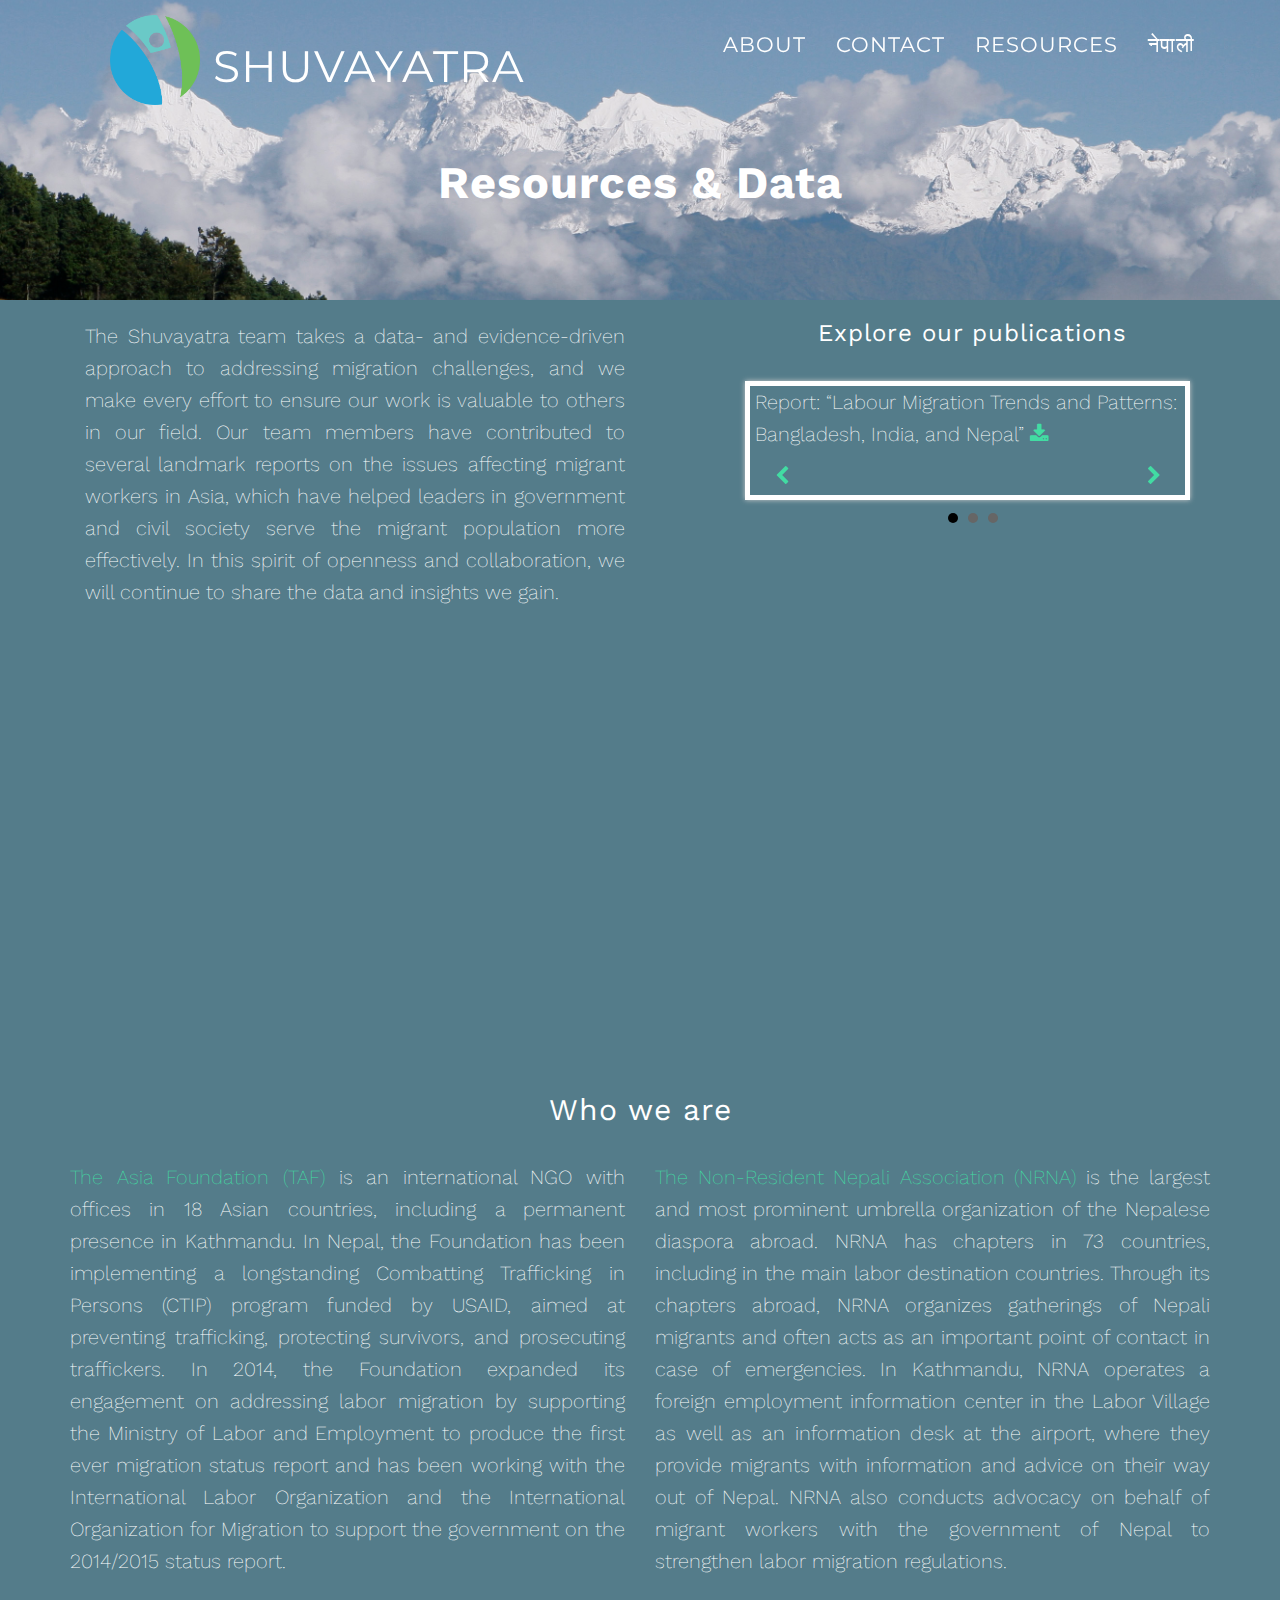
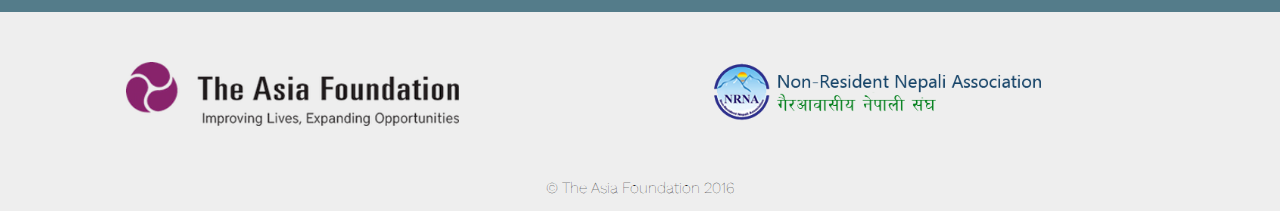
==== more-info.html @ 640b0cd7 "nepali font update" ====
<!DOCTYPE html>
<html lang="en">

<head>

    <meta charset="utf-8">
    <meta http-equiv="X-UA-Compatible" content="IE=edge">
    <meta name="viewport" content="width=device-width, initial-scale=1">
    <meta name="description" content="">
    <meta name="author" content="">

    <title class="translate" key="the_safe_journey_app">Shuvayatra - The Safe Migration App</title>

    <!-- Bootstrap Core CSS -->
    <link href="css/bootstrap.min.css" rel="stylesheet">

    <!-- Custom CSS -->
    <link href="css/grayscale.css" rel="stylesheet">
    <link href="css/more-info.css" rel="stylesheet">

    <!-- Custom Fonts -->
    <link href="font-awesome/css/font-awesome.min.css" rel="stylesheet" type="text/css">
    <link href="http://fonts.googleapis.com/css?family=Montserrat:400,700" rel="stylesheet" type="text/css">

    <!-- bxSlider CSS file -->
    <link href="css/jquery.bxslider.css" rel="stylesheet">

    <!-- jQuery -->
    <script src="js/jquery.js"></script>

    <!-- Bootstrap Core JavaScript -->
    <script src="js/bootstrap.min.js"></script>

    <!-- Plugin JavaScript -->
    <script src="js/jquery.easing.min.js"></script>

    <!-- Custom Theme JavaScript -->
    <script src="js/grayscale.js"></script>

    <!-- bxSlider Javascript file -->
    <script src="js/jquery.bxslider.js"></script>



</head>

<body id="page-top" data-spy="scroll" data-target=".navbar-fixed-top">

  <!-- Navigation -->
  <nav class="navbar navbar-custom navbar-fixed-top" role="navigation">
      <div class="container">
          <div class="navbar-header">
              <button type="button" class="navbar-toggle" data-toggle="collapse" data-target=".navbar-main-collapse">
                  <i class="fa fa-bars"></i>
              </button>
              <a class="navbar-brand page-scroll resourcelink" href="/#page-top">
                <ul>
                  <img class="logo" src="img/logo-square.png"\>
                  <span class="translate">Shuvayatra</span>
                </ul>
              </a>
          </div>

          <!-- Collect the nav links, forms, and other content for toggling -->
          <div class="collapse navbar-collapse navbar-right navbar-main-collapse">
              <ul class="nav navbar-nav">
                  <!-- Hidden li included to remove active class from about link when scrolled up past about section -->
                  <li class="hidden">
                      <a href="#page-top"></a>
                  </li>
                  <li>
                      <a id="aboutlink" class="page-scroll translate" href="/#about">About</a>
                  </li>
                  <!-- <li>
                      <a class="page-scroll" href="#download">Download</a>
                  </li> -->
                  <li>
                      <a id="contactlink" class="page-scroll translate" href="/#contact">Contact</a>
                  </li>
                  <li>
                    <a class="translate resourcelink" href="more-info.html">Resources</a>
                  </li>
                  <li>
                    <a class="translatebtn" href="#nepali" onclick="toNepali()" style="font-size: 20px;">नेपाली</a>
                  </li>
              </ul>
          </div>
          <!-- /.navbar-collapse -->
      </div>
      <!-- /.container -->
  </nav>

  <header class="banner">
      <div class="banner-body">
          <div class="container">
              <div class="row">
                  <div class="col-md-8 col-md-offset-2">
                      <h1 class="brand-heading translate" key="r_and_d">Resources &amp; Data</h1>
                  </div>
              </div>
          </div>
      </div>
  </header>

  <div class="resources">
    <div class="container">
      <div class="col-md-6 col-xs-12">
        <p class="translate" key="the_team">The Shuvayatra team takes a data- and evidence-driven approach to addressing migration challenges, and we make every effort to ensure our work is valuable to others in our field. Our team members have contributed to several landmark reports on the issues affecting migrant workers in Asia, which have helped leaders in government and civil society serve the migrant population more effectively. In this spirit of openness and collaboration, we will continue to share the data and insights we gain.</p>
      </div>
      <div class="col-md-5 col-md-offset-1 col-xs-12">
        <div class="slider-nav">
          <h3 class="translate" key="explore_publications">Explore our publications<h3>
        </div>
        <div class="bxslider">
          <div class="slider-pane">
            <p>Report: “Labour Migration Trends and Patterns: Bangladesh, India, and Nepal” <a href="https://asiafoundation.org/resources/pdfs/LabourMigrationTrendsandPatternsBangladeshIndiaandNepal2013.pdf"><i class="fa fa-download"></i></a></p>
          </div>
          <div class="slider-pane">
            <p>Report and data annex: Labor Migration for Employment 2013/2014 <a href="https://asiafoundation.org/resources/pdfs/MigrationReportbyGovernmentofNepal.pdf"><i class="fa fa-download"></i></a></p>
          </div>
          <div class="slider-pane">
            <p>Fact sheet: Our work on the Combatting Trafficking in Persons (CTIP) project <a href="https://www.usaid.gov/sites/default/files/documents/1861/Nepal-DGO-CTIP-July2015.pdf"><i class="fa fa-download"></i></a></p>
          </div>
        </div>
        <div class="slider-control-left col-xs-6">
          <p><span id="slider-prev"></span></p>
        </div>
        <div class="slider-control-right col-xs-6">
          <p><span id="slider-next"></span></p>
        </div>
      </div>
    </div>
  </div>




  <div class="interstitial">
  </div>

  <div class="about-us">
      <div class="container">
        <h2 class="translate">Who we are</h2>
        <div class="row">
          <div class="col-lg-6 col-xs-12">
              <p class="translate" key="taf"><a href="http://asiafoundation.org">The Asia Foundation (TAF)</a> is an international NGO with offices in 18 Asian countries, including a permanent presence in Kathmandu. In Nepal, the Foundation has been implementing a longstanding Combatting Trafficking in Persons (CTIP) program funded by USAID, aimed at preventing trafficking, protecting survivors, and prosecuting traffickers. In 2014, the Foundation expanded its engagement on addressing labor migration by supporting the Ministry of Labor and Employment to produce the first ever migration status report and has been working with the International Labor Organization and the International Organization for Migration to support the government on the 2014/2015 status report.</p>
          </div>
          <div class="col-lg-6 col-xs-12">
            <p class="translate" key="nrna"><a href="http://nrna.org.np">The Non-Resident Nepali Association (NRNA)</a> is the largest and most prominent umbrella organization of the Nepalese diaspora abroad. NRNA has chapters in 73 countries, including in the main labor destination countries. Through its chapters abroad, NRNA organizes gatherings of Nepali migrants and often acts as an important point of contact in case of emergencies. In Kathmandu, NRNA operates a foreign employment information center in the Labor Village as well as an information desk at the airport, where they provide migrants with information and advice on their way out of Nepal. NRNA also conducts advocacy on behalf of migrant workers with the government of Nepal to strengthen labor migration regulations.</p>
          </div>
      </div>
    </div>
  </div>

    <!-- Footer -->
    <footer>
      <div class="container">
        <div class="row">
          <div class="col-lg-6 col-xs-6">
            <a href="http://asiafoundation.org"><img class="about-us-logo" src="img/TAFlogo.png"></img></a>
          </div>
          <div class="col-lg-6 col-xs-6">
            <a href="http://nrna.org.np"><img class="about-us-logo" src="img/NRNAlogo.png"></img></a>
          </div>
        </div>
      </div>
        <div class="container text-center">
            <p>&copy; The Asia Foundation 2016</p>
        </div>
    </footer>

    <script type="text/javascript">
    $(document).ready(function() {
    $('.bxslider').bxSlider({
        mode: 'fade',
        nextSelector: '#slider-next',
        prevSelector: '#slider-prev',
        nextText: '<i class="fa fa-chevron-right" aria-hidden="true"></i>',
        prevText: '<i class="fa fa-chevron-left" aria-hidden="true"></i>'
      });
    });
    </script>
    <script src="/js/polyglot.min.js"></script>
    <script src="/js/translate.js"></script>

</body>

</html>
---- css/grayscale.css ----
/*!
 * Start Bootstrap - Grayscale Bootstrap Theme (http://startbootstrap.com)
 * Code licensed under the Apache License v2.0.
 * For details, see http://www.apache.org/licenses/LICENSE-2.0.
 */
 @import url(//fonts.googleapis.com/css?family=Work+Sans:400,300,200,500);
 @import url(https://fonts.googleapis.com/css?family=Khula:300,400,600&subset=devanagari);

body {
    width: 100%;
    height: 100%;
    font-family: 'Work Sans', 'Khula', 'Helvetica', sans-serif !important;
    color: #fff;
    background-color: #547C8A;
}

html {
    width: 100%;
    height: 100%;
}

h1,
h2,
h3,
h4,
h5,
h6 {
    margin: 0 0 35px;
    font-weight: 400;
    letter-spacing: 1px;
}

p {
    margin: 0 0 25px;
    font-size: 18px;
    line-height: 1.5;
    font-weight: 200;
}
.topics ul {
  margin: 0 0 25px;
  font-size: 18px;
  line-height: 1.5;
  text-align: left;
  font-weight: 200;
}

@media(min-width:768px) {
    p {
        margin: 0 0 35px;
        font-size: 20px;
        line-height: 1.6;
    }
    .topics ul {
      text-indent: 50px;
      margin: 0 0 35px;
      font-size: 20px;
      line-height: 1.6;
    }
}

a {
    color: #42dca3;
    -webkit-transition: all .2s ease-in-out;
    -moz-transition: all .2s ease-in-out;
    transition: all .2s ease-in-out;
}

a:hover,
a:focus {
    text-decoration: none;
    color: #1d9b6c;
}

.light {
    font-weight: 400;
}

.logo {
  height: 90px;
  width: auto;
  margin-top: -20px;
}

@media(max-width:768px) {
  .logo {
    height: 40px;
    margin-top: -5px;
  }
}

.navbar-custom {
    margin-bottom: 0;
    border-bottom: 1px solid rgba(255,255,255,.3);
    text-transform: uppercase;
    font-family: Montserrat,"Helvetica Neue",Helvetica,Arial,sans-serif;
    background-color: #000;
    font-size: 1.5em;
}

.navbar-custom .navbar-brand {
    font-weight: 400;
}

.navbar-custom .navbar-brand:focus {
    outline: 0;
}

.navbar-custom .navbar-brand .navbar-toggle {
    padding: 4px 6px;
    font-size: 16px;
    color: #fff;
}

.navbar-custom .navbar-brand .navbar-toggle:focus,
.navbar-custom .navbar-brand .navbar-toggle:active {
    outline: 0;
}

.navbar-custom a {
    color: #fff;
}

.navbar-custom .nav li a {
    -webkit-transition: background .3s ease-in-out;
    -moz-transition: background .3s ease-in-out;
    transition: background .3s ease-in-out;
    text-align: right;
}

.navbar-custom .nav li a:hover {
    outline: 0;
    color: rgba(255,255,255,.8);
    background-color: transparent;
}

.navbar-custom .nav li a:focus,
.navbar-custom .nav li a:active {
    outline: 0;
    background-color: transparent;
}

.navbar-custom .nav li.active {
    outline: 0;
}

.navbar-custom .nav li.active a {
    background-color: rgba(255,255,255,.3);
}

.navbar-custom .nav li.active a:hover {
    color: #fff;
}

@media(min-width:768px) {
    .navbar-custom {
        padding: 20px 0;
        border-bottom: 0;
        letter-spacing: 1px;
        background: 0 0;
        -webkit-transition: background .3s ease-in-out,padding .3s ease-in-out;
        -moz-transition: background .3s ease-in-out,padding .3s ease-in-out;
        transition: background .3s ease-in-out,padding .3s ease-in-out;
    }

    .navbar-custom .navbar-brand {
      font-size: 44px;
    }

    .navbar-custom img {
      transition: height .3s ease-in-out, margin 0.3s ease-in-out;
    }

    .navbar-custom.top-nav-collapse img {
      height: 40px;
      margin-top: -10px;
    }

    .navbar-custom.top-nav-collapse {
        padding: 0;
        border-bottom: 1px solid rgba(255,255,255,.3);
        background: #000;
    }
}

.intro {
    display: table;
    width: 100%;
    height: auto;
    padding: 100px 0;
    text-align: center;
    color: #fff;
    background: url(../img/intro-bg\ copy.png) no-repeat bottom center scroll;
    background-color: #000;
    -webkit-background-size: cover;
    -moz-background-size: cover;
    background-size: cover;
    -o-background-size: cover;
}

.intro .intro-body {
    display: table-cell;
    vertical-align: middle;
}

.intro .intro-body .brand-heading {
    font-size: 32px;
}

.intro .intro-body .intro-text {
    font-size: 18px;
}

form {
  margin-left: auto;
  margin-right: auto;
  font-size: 1.4em;
  font-weight: lighter;
  font-family: inherit;
}

#email {
  background: rgba(255, 255, 255, 0.9);
  text-align: center;
  padding: 0 20px;
  font-family: inherit;
  color: #000;
}

@media(min-width:768px) {
    .intro {
        height: 100%;
        padding: 0;
    }

    .intro .intro-body .brand-heading {
        font-size: 44px;
    }

    .intro .intro-body .intro-text {
        font-size: 26px;
    }
}

.btn-circle {
    width: 70px;
    height: 70px;
    margin-top: 15px;
    padding: 7px 16px;
    border: 2px solid #fff;
    border-radius: 100%!important;
    font-size: 40px;
    color: #fff;
    background: 0 0;
    -webkit-transition: background .3s ease-in-out;
    -moz-transition: background .3s ease-in-out;
    transition: background .3s ease-in-out;
}

.btn-circle:hover,
.btn-circle:focus {
    outline: 0;
    color: #fff;
    background: rgba(255,255,255,.1);
}

.btn-circle i.animated {
    -webkit-transition-property: -webkit-transform;
    -webkit-transition-duration: 1s;
    -moz-transition-property: -moz-transform;
    -moz-transition-duration: 1s;
}

.btn-circle:hover i.animated {
    -webkit-animation-name: pulse;
    -moz-animation-name: pulse;
    -webkit-animation-duration: 1.5s;
    -moz-animation-duration: 1.5s;
    -webkit-animation-iteration-count: infinite;
    -moz-animation-iteration-count: infinite;
    -webkit-animation-timing-function: linear;
    -moz-animation-timing-function: linear;
}

@-webkit-keyframes pulse {
    0% {
        -webkit-transform: scale(1);
        transform: scale(1);
    }

    50% {
        -webkit-transform: scale(1.2);
        transform: scale(1.2);
    }

    100% {
        -webkit-transform: scale(1);
        transform: scale(1);
    }
}

@-moz-keyframes pulse {
    0% {
        -moz-transform: scale(1);
        transform: scale(1);
    }

    50% {
        -moz-transform: scale(1.2);
        transform: scale(1.2);
    }

    100% {
        -moz-transform: scale(1);
        transform: scale(1);
    }
}

.content-section {
    padding-top: 35px;
}

.content-section p {
  text-align: justify;
}

.download-section {
    width: 100%;
    padding: 50px 0;
    color: #fff;
    background: url(../img/boats.jpg) no-repeat center center scroll;
    -webkit-background-size: cover;
    -moz-background-size: cover;
    background-size: cover;
    -o-background-size: cover;
}

.download-section p {
  text-align: justify;
  margin: 5%;
}

#map {
    width: 100%;
    height: 200px;
    margin-top: 100px;
}

@media(min-width:767px) {
    .content-section {
        padding-top: 50px;
    }

    .download-section {
        padding: 100px 0;
    }

    #map {
        height: 400px;
        margin-top: 250px;
    }
}

.btn {
    border-radius: 0;
    text-transform: uppercase;
    font-family: Montserrat,"Helvetica Neue",Helvetica,Arial,sans-serif;
    font-weight: 400;
    -webkit-transition: all .3s ease-in-out;
    -moz-transition: all .3s ease-in-out;
    transition: all .3s ease-in-out;
}

.btn-default {
    border: 1px solid #42dca3;
    color: #42dca3;
    background-color: transparent;
}

.btn-default:hover,
.btn-default:focus {
    border: 1px solid #42dca3;
    outline: 0;
    color: #000;
    background-color: #42dca3;
}

ul.banner-social-buttons {
    margin-top: 0;
}

@media(max-width:1199px) {
    ul.banner-social-buttons {
        margin-top: 15px;
    }
}

@media(max-width:767px) {
    ul.banner-social-buttons li {
        display: inline;
        margin-bottom: 20px;
        margin: 0 5%;
        padding: 0;
    }

    ul.banner-social-buttons li:last-child {
        margin-bottom: 0;
    }

    ul.banner-social-buttons .network-name {
      display: none;
    }
}

footer {
    padding: 50px 0 10px 0;
}

footer p {
    margin: 0;
    font-weight: 100;
    font-size: 1.1em;
}

::-moz-selection {
    text-shadow: none;
    background: #fcfcfc;
    background: rgba(255,255,255,.2);
}

::selection {
    text-shadow: none;
    background: #fcfcfc;
    background: rgba(255,255,255,.2);
}

img::selection {
    background: 0 0;
}

img::-moz-selection {
    background: 0 0;
}

body {
    webkit-tap-highlight-color: rgba(255,255,255,.2);
}
---- css/more-info.css ----
body {
  background-color: #547c8a;
}

h2 {
  text-align: center;
}

.about-us a {
}

.about-us a:hover,
.about-us a:focus {
}

.about-us {
  padding-top: 50px;
  text-align: justify;
}

.resources {
  padding-top: 20px;
  background-color: #547C8A;
  text-align: justify;
}

#resource-links {
  border: 1px solid white;
  background-color: rgba(255,255,255,0.2);
  padding-top: 10px;
}

.slider-nav h3 {
  text-align: center;
}

.slider-control-right p {
  text-align: right;
  margin-right: 10%;
  margin-top: -100px;
}

.slider-control-left p {
  text-align: left;
  margin-left: 5%;
  margin-top: -100px;
}

.slider-pane {
  background: #547C8A;
  font-size: 1em;
  font-weight: 100;
  margin: 0 10px 0 5px;
  padding-bottom: 10px;
  text-align: left;
}

.banner {
    display: table;
    width: 100%;
    height: 300px;
    padding: 100px 0 0 0;
    text-align: center;
    color: #fff;
    background: url(../img/JK_landscape.png) center center;
    background-color: #000;
    -webkit-background-size: cover;
    -moz-background-size: cover;
    background-size: cover;
    -o-background-size: cover;
}

.banner .banner-body {
    display: table-cell;
    vertical-align: middle;
}

.banner .banner-body .brand-heading {
    font-size: 45px;
    font-weight: 700;
}

.interstitial {
  width: 100%;
  height: 400px;
  background-image: url(../img/CA_ppl.jpg);
  -webkit-background-size: cover;
  -moz-background-size: cover;
  background-size: cover;
  -o-background-size: cover;
  background-position: center center;
}

.about-us-logo {
  width: 60%;
  height: auto;
  margin: 0 10% 50px 10%;
}

@media(max-width: 768px) {
  .banner {
    height: 200px;
  }

  .resources {
    padding: 20px 5px 20px 5px;
  }

  .about-us {
    margin: 0 5%;
    text-align: left;
  }

  .about-us-logo {
    display:none;
  }
}

footer {
  color: black;
  background-color: #eee
}
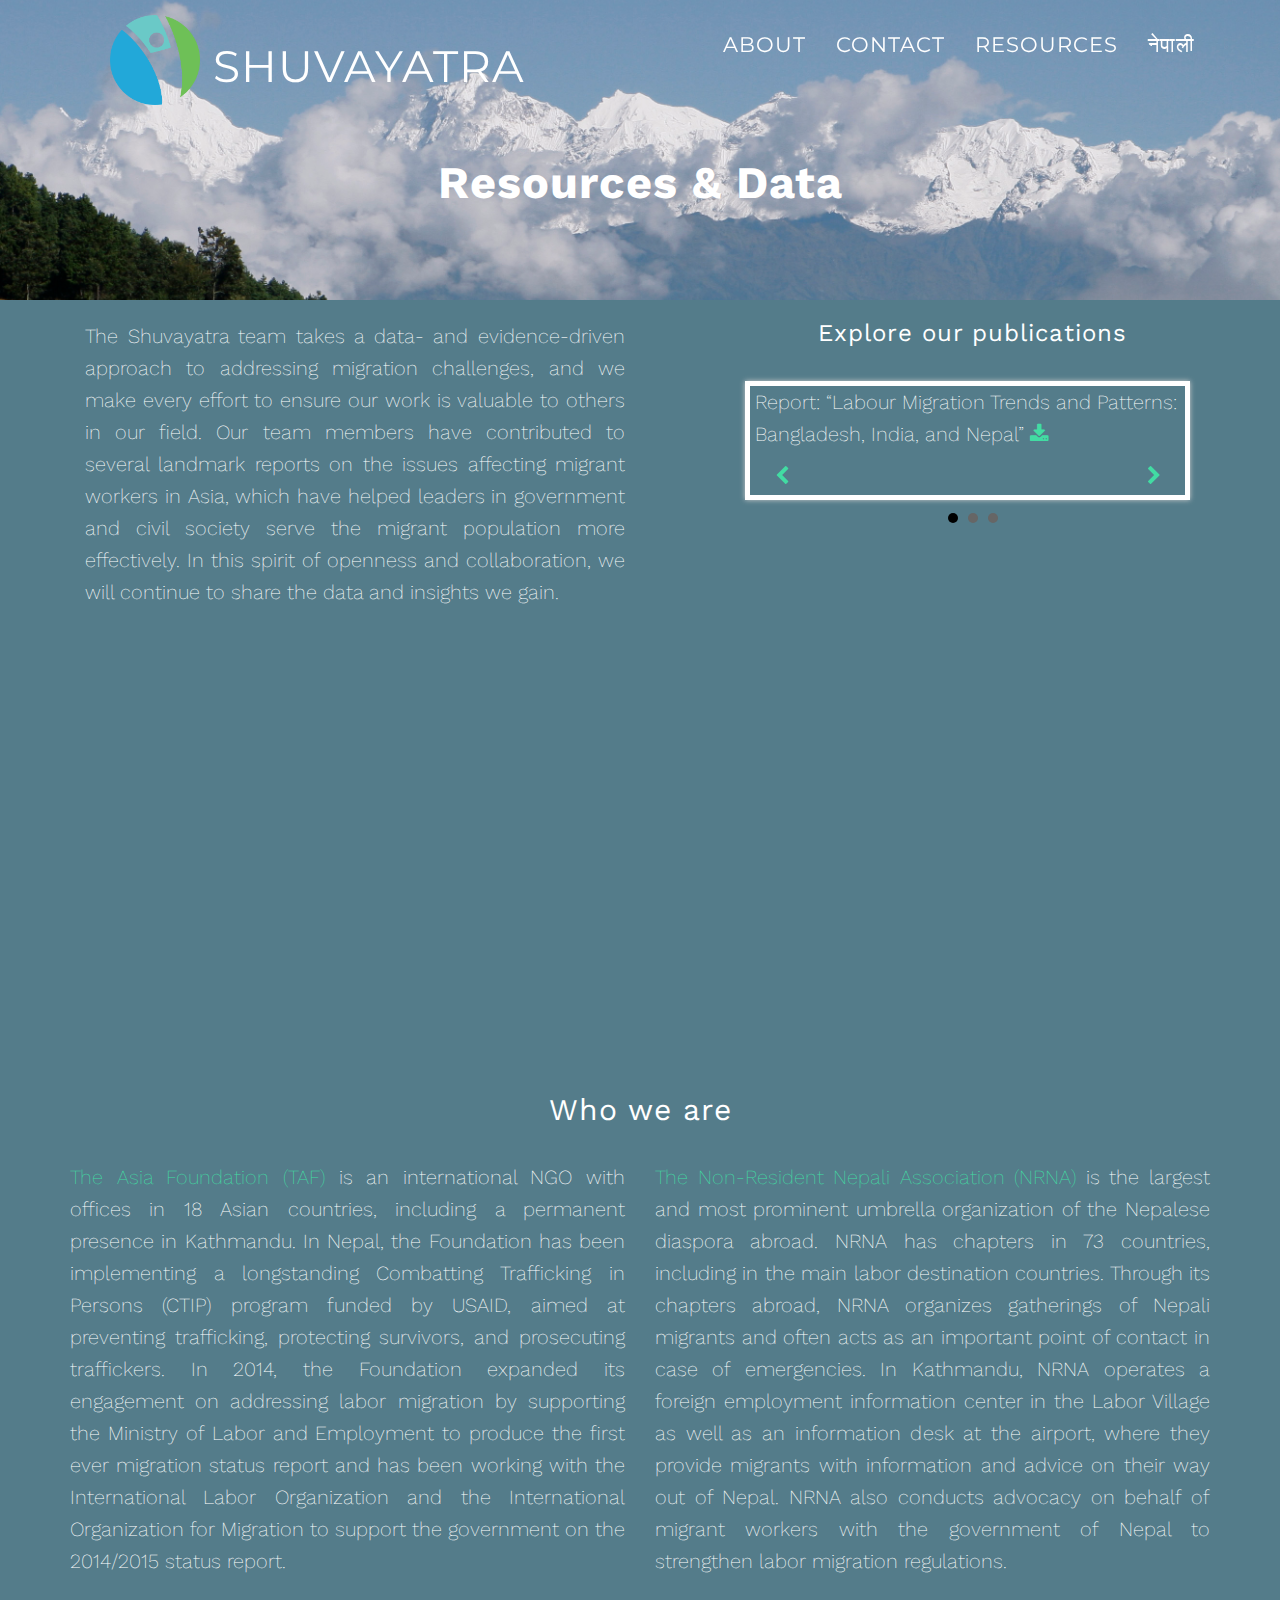
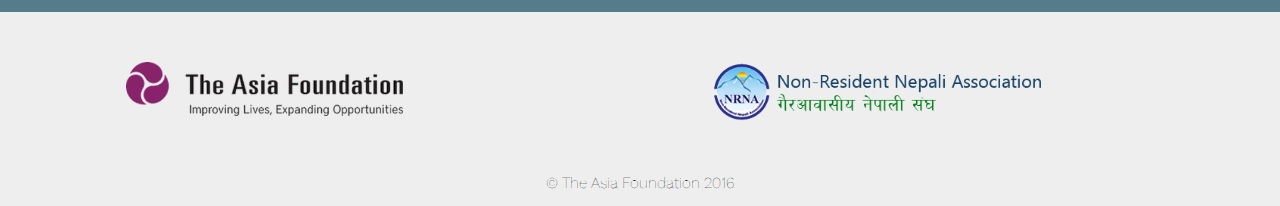
==== commit 88ef33f2: "adjust logo sizes" ====
--- a/more-info.html
+++ b/more-info.html
@@ -157,10 +157,10 @@
       <div class="container">
         <div class="row">
           <div class="col-lg-6 col-xs-6">
-            <a href="http://asiafoundation.org"><img class="about-us-logo" src="img/TAFlogo.png"></img></a>
+            <a href="http://asiafoundation.org"><img class="about-us-logo" src="img/TAFlogo.png" style="width:50%"></img></a>
           </div>
           <div class="col-lg-6 col-xs-6">
-            <a href="http://nrna.org.np"><img class="about-us-logo" src="img/NRNAlogo.png"></img></a>
+            <a href="http://nrna.org.np"><img class="about-us-logo" src="img/NRNAlogo.png" style="width:60%"></img></a>
           </div>
         </div>
       </div>
--- a/css/more-info.css
+++ b/css/more-info.css
@@ -92,7 +92,6 @@
 }
 
 .about-us-logo {
-  width: 60%;
   height: auto;
   margin: 0 10% 50px 10%;
 }
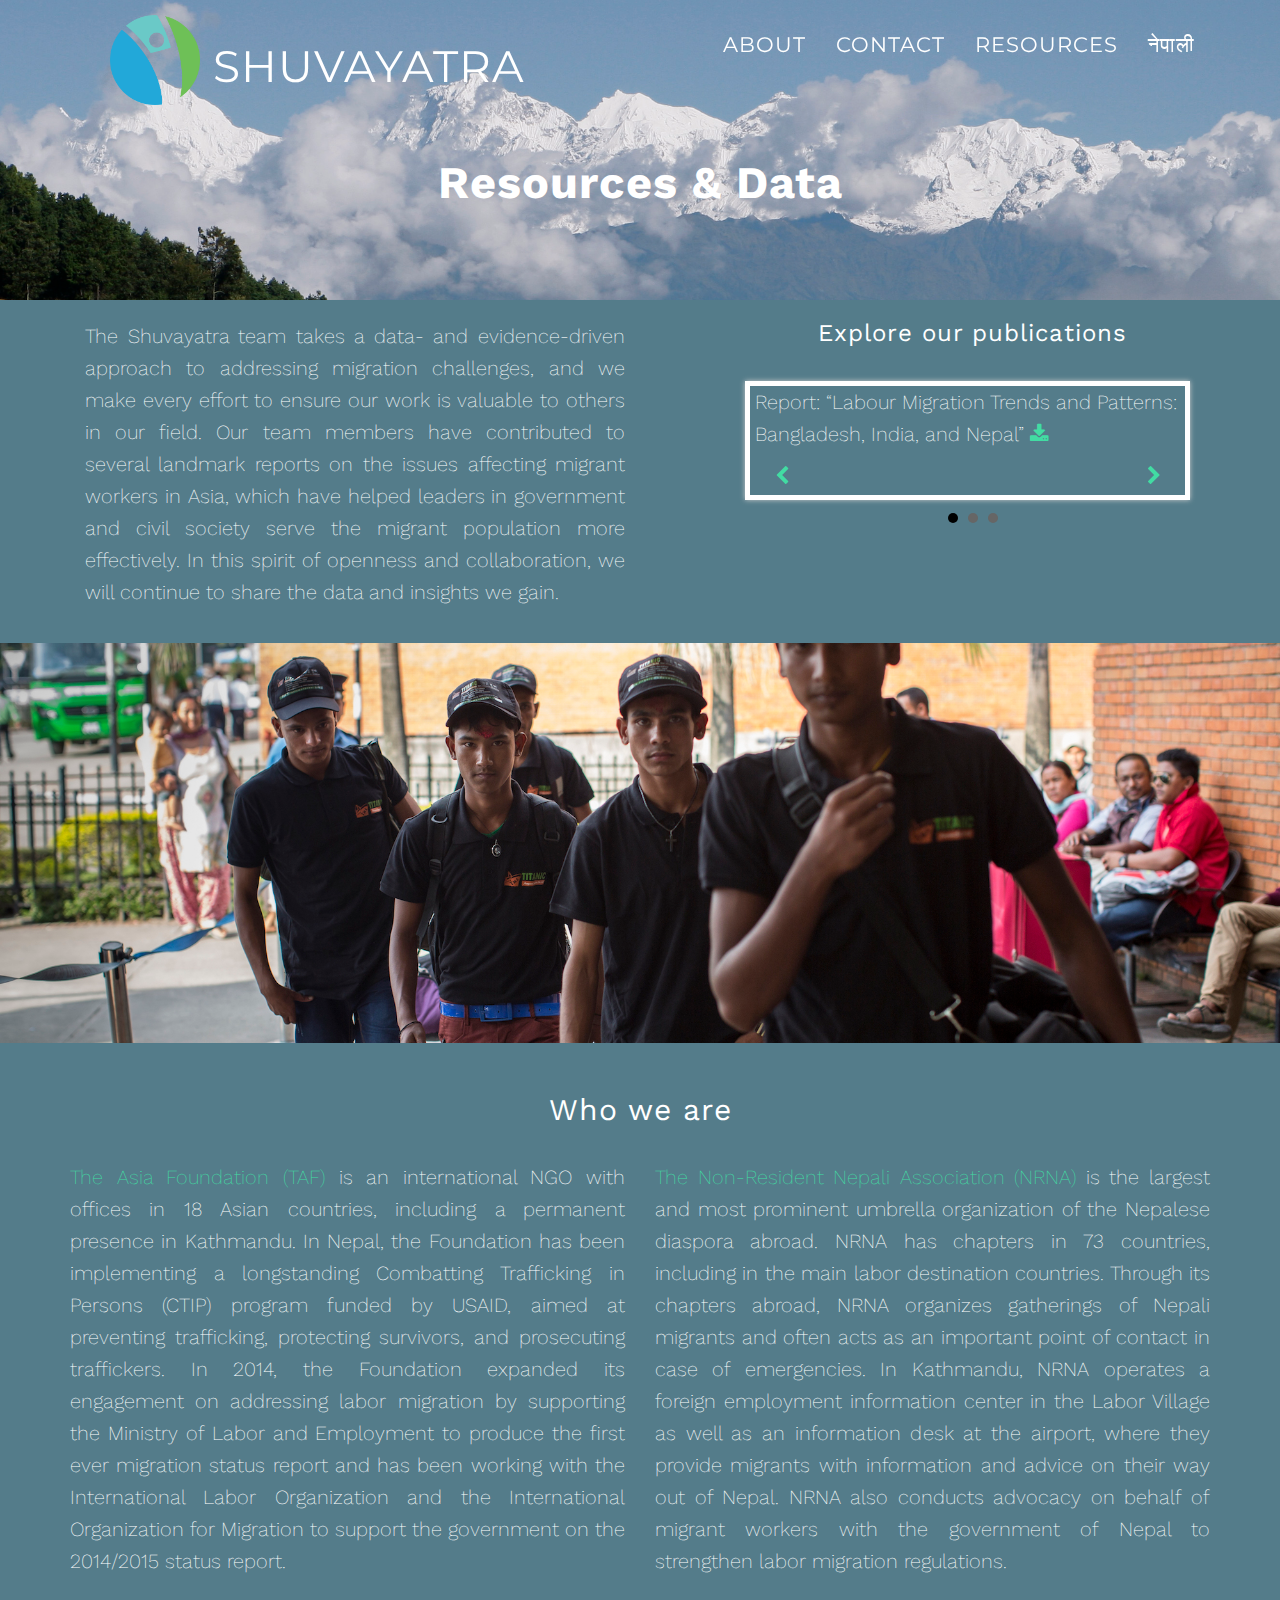
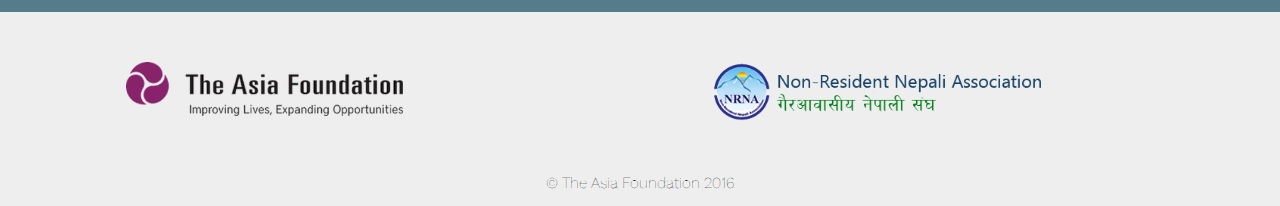
==== commit ad6dc755: "add google analytics" ====
--- a/more-info.html
+++ b/more-info.html
@@ -2,7 +2,6 @@
 <html lang="en">
 
 <head>
-
     <meta charset="utf-8">
     <meta http-equiv="X-UA-Compatible" content="IE=edge">
     <meta name="viewport" content="width=device-width, initial-scale=1">
@@ -40,7 +39,15 @@
     <!-- bxSlider Javascript file -->
     <script src="js/jquery.bxslider.js"></script>
 
+    <script>
+    (function(i,s,o,g,r,a,m){i['GoogleAnalyticsObject']=r;i[r]=i[r]||function(){
+      (i[r].q=i[r].q||[]).push(arguments)},i[r].l=1*new Date();a=s.createElement(o),
+      m=s.getElementsByTagName(o)[0];a.async=1;a.src=g;m.parentNode.insertBefore(a,m)
+    })(window,document,'script','https://www.google-analytics.com/analytics.js','ga');
 
+    ga('create', 'UA-77878844-1', 'auto');
+    ga('send', 'pageview');
+    </script>
 
 </head>
 
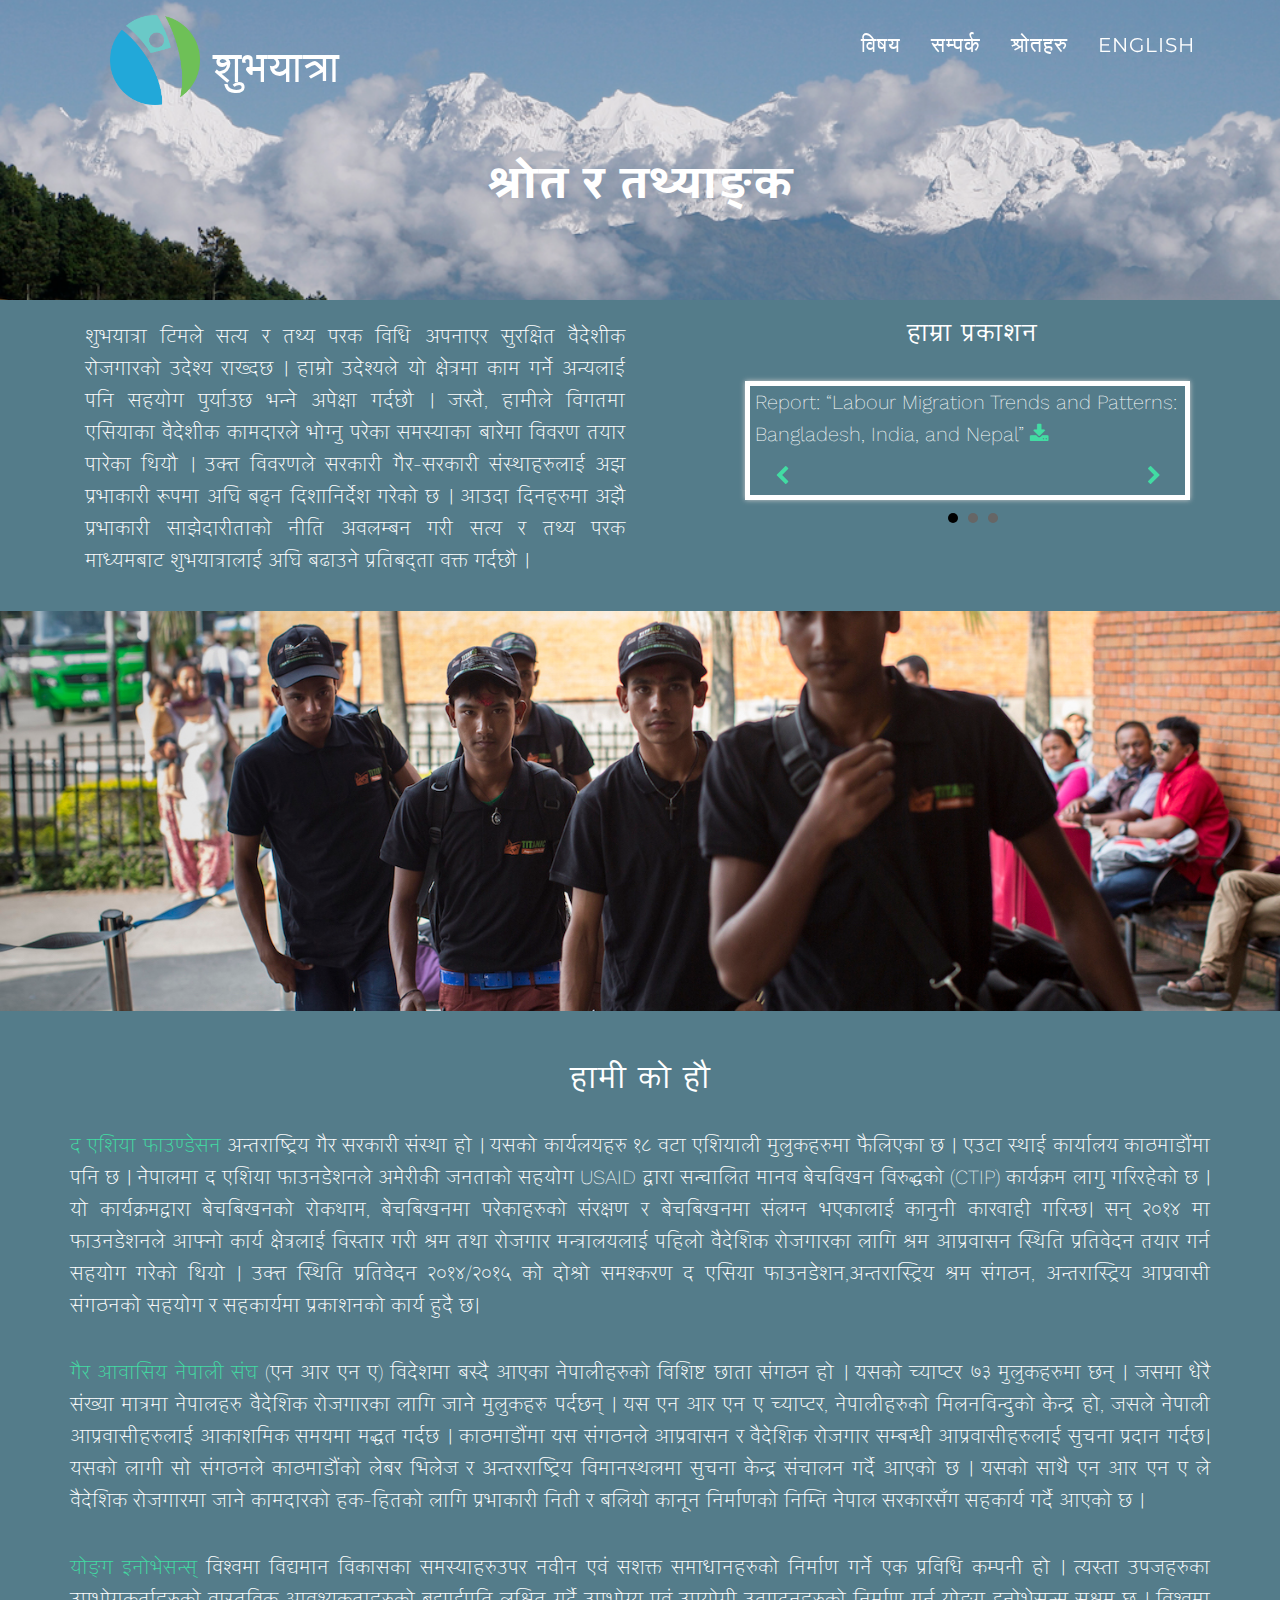
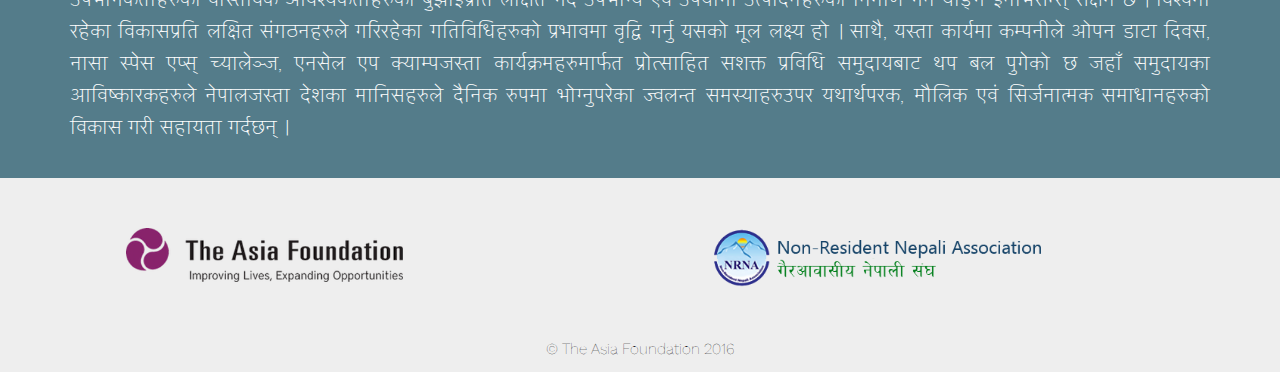
==== commit 24f75d2f: "add YI bio" ====
--- a/more-info.html
+++ b/more-info.html
@@ -149,11 +149,14 @@
       <div class="container">
         <h2 class="translate">Who we are</h2>
         <div class="row">
-          <div class="col-lg-6 col-xs-12">
+          <div class="col-lg-12 col-xs-12">
               <p class="translate" key="taf"><a href="http://asiafoundation.org">The Asia Foundation (TAF)</a> is an international NGO with offices in 18 Asian countries, including a permanent presence in Kathmandu. In Nepal, the Foundation has been implementing a longstanding Combatting Trafficking in Persons (CTIP) program funded by USAID, aimed at preventing trafficking, protecting survivors, and prosecuting traffickers. In 2014, the Foundation expanded its engagement on addressing labor migration by supporting the Ministry of Labor and Employment to produce the first ever migration status report and has been working with the International Labor Organization and the International Organization for Migration to support the government on the 2014/2015 status report.</p>
           </div>
-          <div class="col-lg-6 col-xs-12">
+          <div class="col-lg-12 col-xs-12">
             <p class="translate" key="nrna"><a href="http://nrna.org.np">The Non-Resident Nepali Association (NRNA)</a> is the largest and most prominent umbrella organization of the Nepalese diaspora abroad. NRNA has chapters in 73 countries, including in the main labor destination countries. Through its chapters abroad, NRNA organizes gatherings of Nepali migrants and often acts as an important point of contact in case of emergencies. In Kathmandu, NRNA operates a foreign employment information center in the Labor Village as well as an information desk at the airport, where they provide migrants with information and advice on their way out of Nepal. NRNA also conducts advocacy on behalf of migrant workers with the government of Nepal to strengthen labor migration regulations.</p>
+          </div>
+          <div class="col-lg-12 col-xs-12">
+            <p class="translate" key="yi"><a href="http://younginnovations.com.np/">YoungInnovations</a> is a Nepali technology company that creates innovative and powerful solutions to global development problems. By focusing on understanding the real needs of end users, YoungInnovations are able to build products which will be both used and useful. Their key goal is to increase the impact of the work that global development organisations do, and this work is bolstered by the strong tech community they have fostered through events such as Open Data Day, NASA's Space Apps Challenge and Ncell App Camp, where they support young innovators to generate real, original and creative solutions to the kinds of pressing problems faced by people every day in countries like Nepal.</p>
           </div>
       </div>
     </div>
--- a/css/grayscale.css
+++ b/css/grayscale.css
@@ -208,6 +208,7 @@
 
 .intro .intro-body .intro-text {
     font-size: 18px;
+    margin-bottom: 10px;
 }
 
 form {
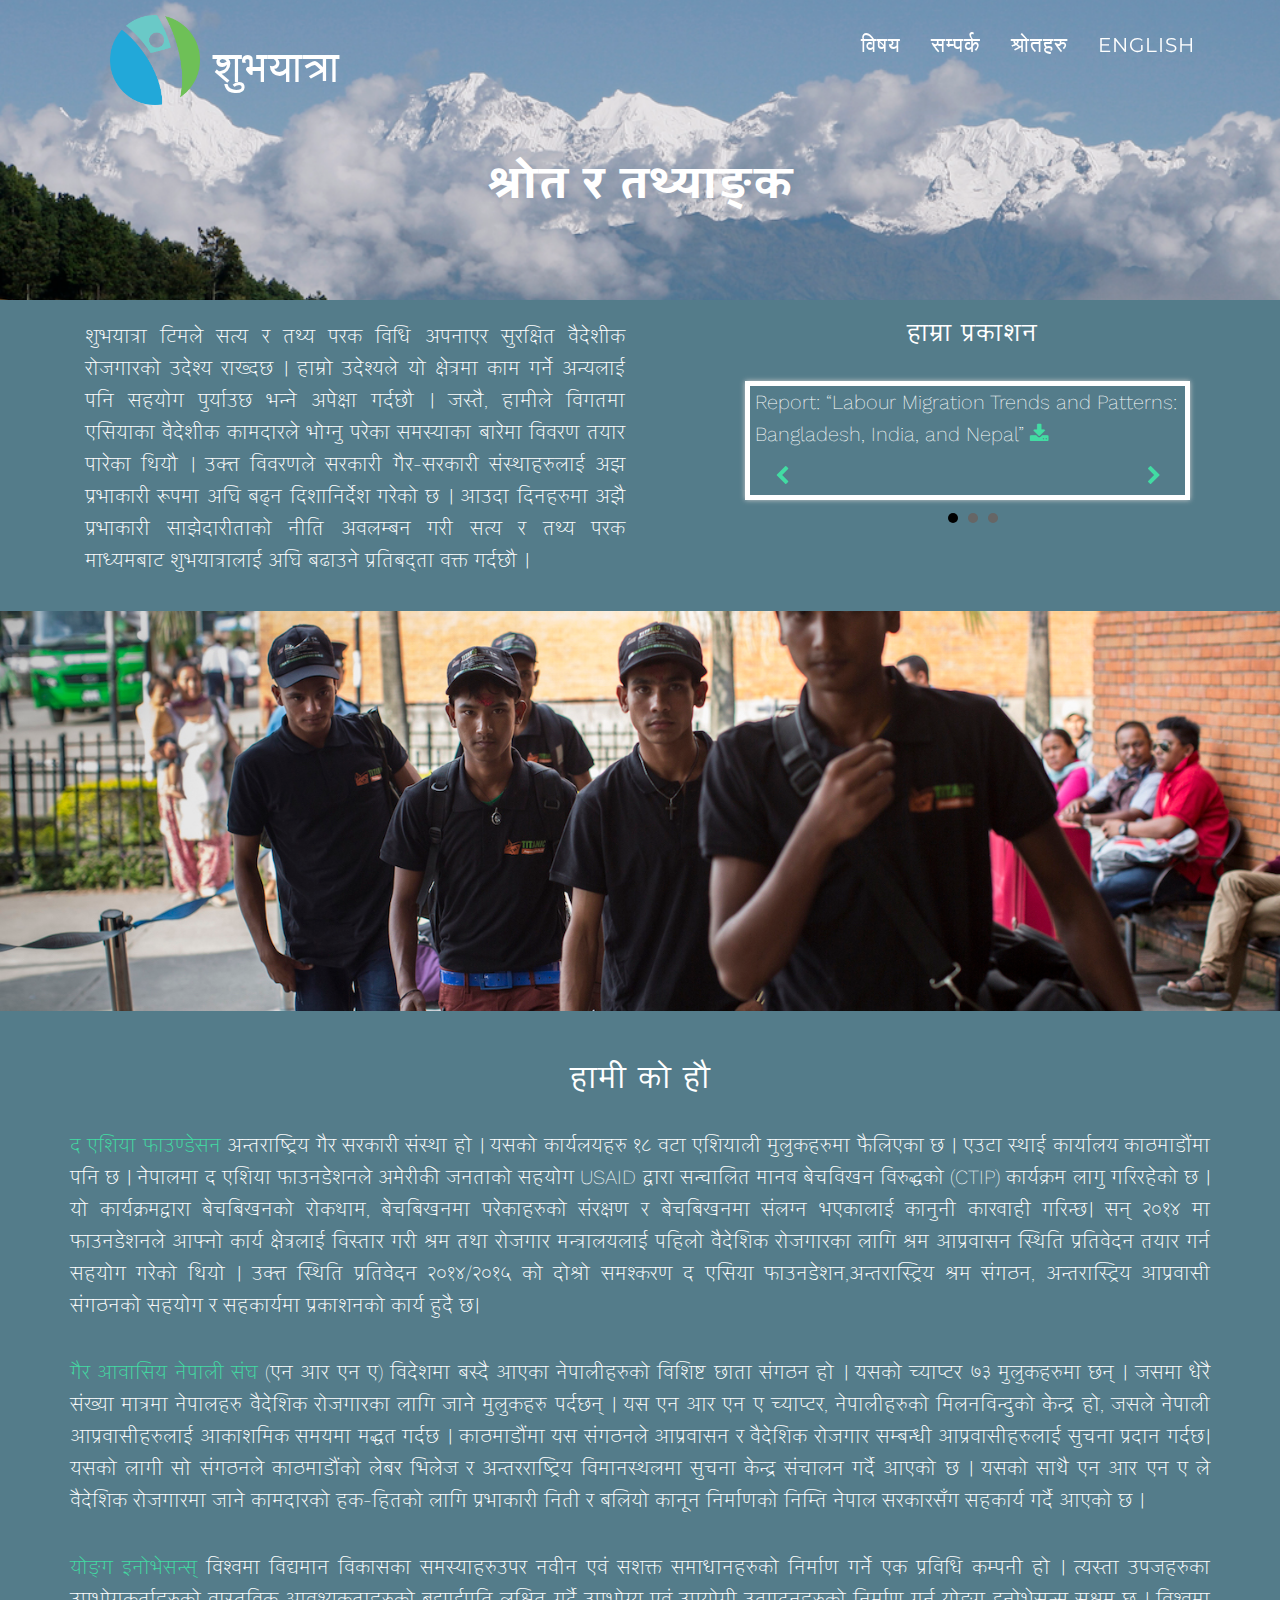
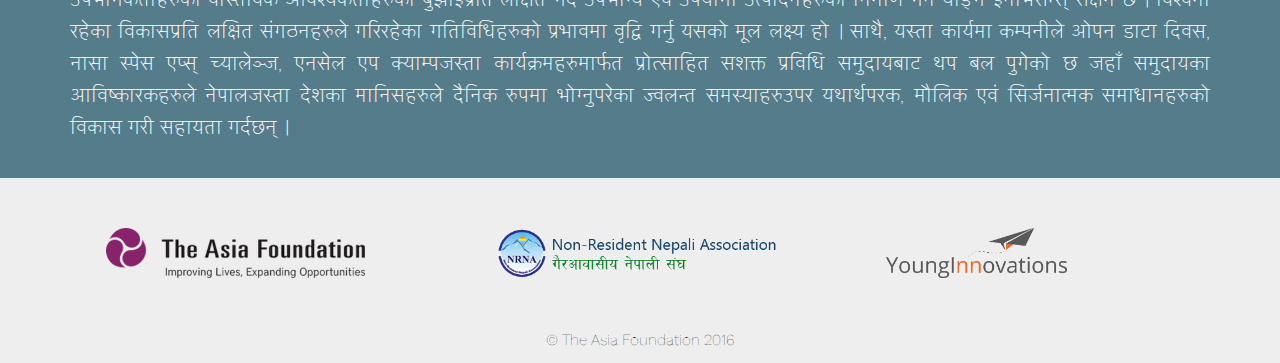
==== commit 217a2372: "add YI logo" ====
--- a/more-info.html
+++ b/more-info.html
@@ -166,11 +166,14 @@
     <footer>
       <div class="container">
         <div class="row">
-          <div class="col-lg-6 col-xs-6">
-            <a href="http://asiafoundation.org"><img class="about-us-logo" src="img/TAFlogo.png" style="width:50%"></img></a>
-          </div>
-          <div class="col-lg-6 col-xs-6">
-            <a href="http://nrna.org.np"><img class="about-us-logo" src="img/NRNAlogo.png" style="width:60%"></img></a>
+          <div class="col-lg-4 col-xs-4">
+            <a href="http://asiafoundation.org"><img class="about-us-logo" src="img/TAFlogo.png"></img></a>
+          </div>
+          <div class="col-lg-4 col-xs-4">
+            <a href="http://nrna.org.np"><img class="about-us-logo" src="img/NRNAlogo.png"></img></a>
+          </div>
+          <div class="col-lg-4 col-xs-4">
+            <a href="http://younginnovations.com.np"><img class="about-us-logo" src="img/YI_Logo.png"></img></a>
           </div>
         </div>
       </div>
--- a/css/more-info.css
+++ b/css/more-info.css
@@ -92,7 +92,9 @@
 }
 
 .about-us-logo {
-  height: auto;
+  height: 50px;
+  width: auto;
+  text-align: center;
   margin: 0 10% 50px 10%;
 }
 
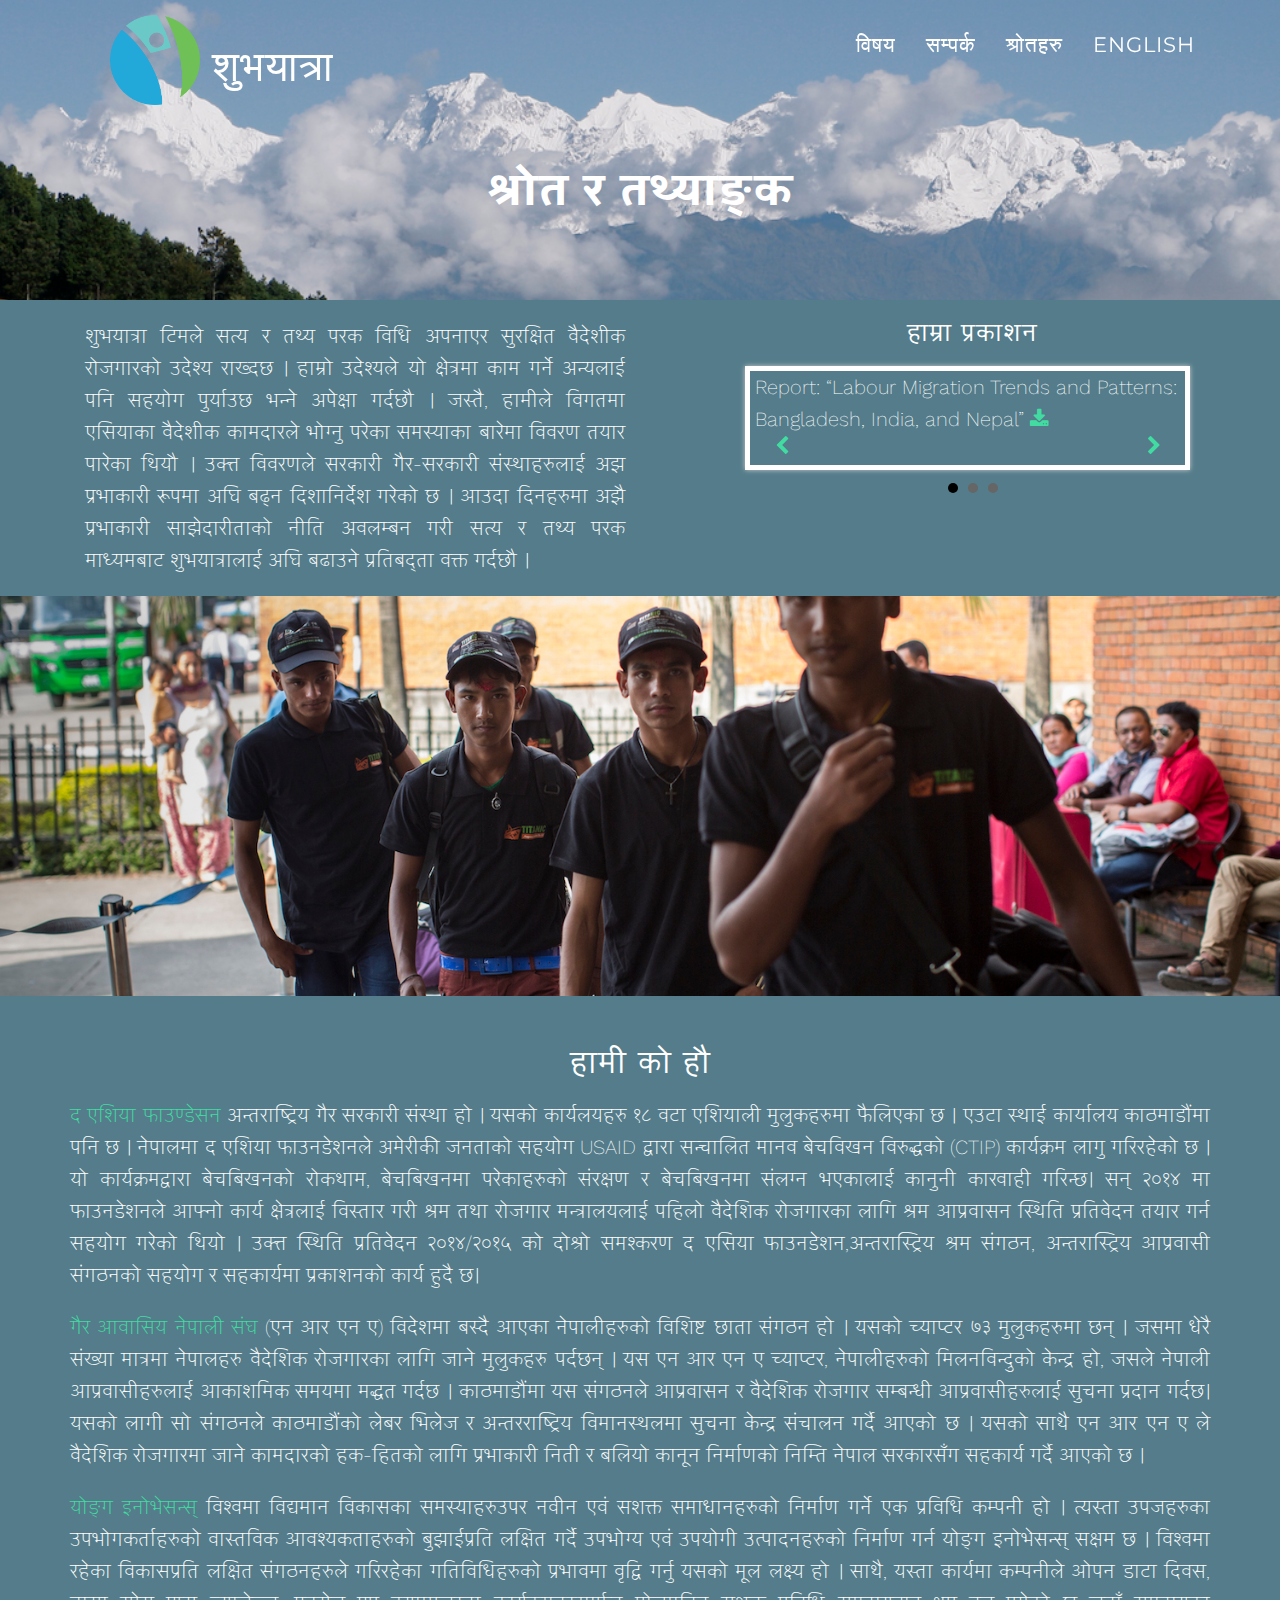
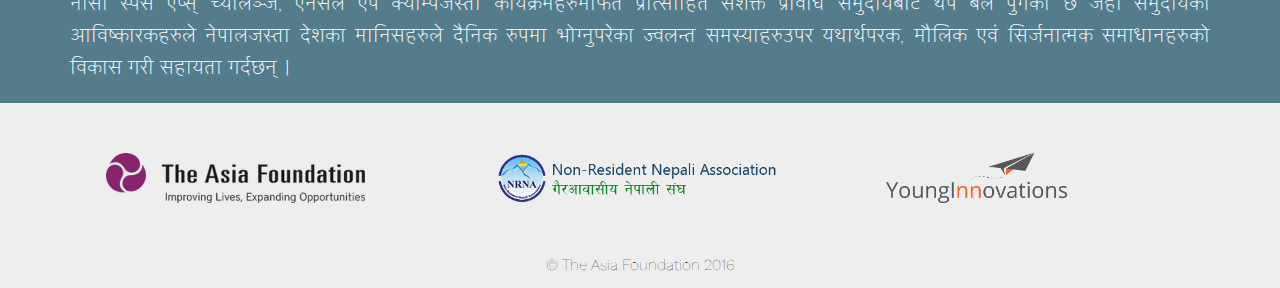
==== commit 64f0eb3e: "adapt text for variable screen sizes" ====
--- a/more-info.html
+++ b/more-info.html
@@ -88,7 +88,7 @@
                     <a class="translate resourcelink" href="more-info.html">Resources</a>
                   </li>
                   <li>
-                    <a class="translatebtn" href="#nepali" onclick="toNepali()" style="font-size: 20px;">नेपाली</a>
+                    <a class="translatebtn" href="#nepali" onclick="toNepali()">नेपाली</a>
                   </li>
               </ul>
           </div>
--- a/css/grayscale.css
+++ b/css/grayscale.css
@@ -25,7 +25,7 @@
 h4,
 h5,
 h6 {
-    margin: 0 0 35px;
+    margin: 0 0 20px;
     font-weight: 400;
     letter-spacing: 1px;
 }
@@ -46,7 +46,7 @@
 
 @media(min-width:768px) {
     p {
-        margin: 0 0 35px;
+        margin: 0 0 20px;
         font-size: 20px;
         line-height: 1.6;
     }
@@ -163,7 +163,8 @@
     }
 
     .navbar-custom .navbar-brand {
-      font-size: 44px;
+      font-size: 36px; /* fallback */
+      font-size: 3.3vw;
     }
 
     .navbar-custom img {
@@ -185,7 +186,7 @@
 .intro {
     display: table;
     width: 100%;
-    height: auto;
+    height: 100%;
     padding: 100px 0;
     text-align: center;
     color: #fff;
@@ -211,34 +212,20 @@
     margin-bottom: 10px;
 }
 
-form {
-  margin-left: auto;
-  margin-right: auto;
-  font-size: 1.4em;
-  font-weight: lighter;
-  font-family: inherit;
-}
-
-#email {
-  background: rgba(255, 255, 255, 0.9);
-  text-align: center;
-  padding: 0 20px;
-  font-family: inherit;
-  color: #000;
-}
-
-@media(min-width:768px) {
+@media(min-width:769px) {
     .intro {
         height: 100%;
         padding: 0;
     }
 
     .intro .intro-body .brand-heading {
-        font-size: 44px;
+        font-size: 32px; /* fallback */
+        font-size: 6vmin;
     }
 
     .intro .intro-body .intro-text {
-        font-size: 26px;
+        font-size: 26px; /* fallback */
+        font-size: 4vmin;
     }
 }
 
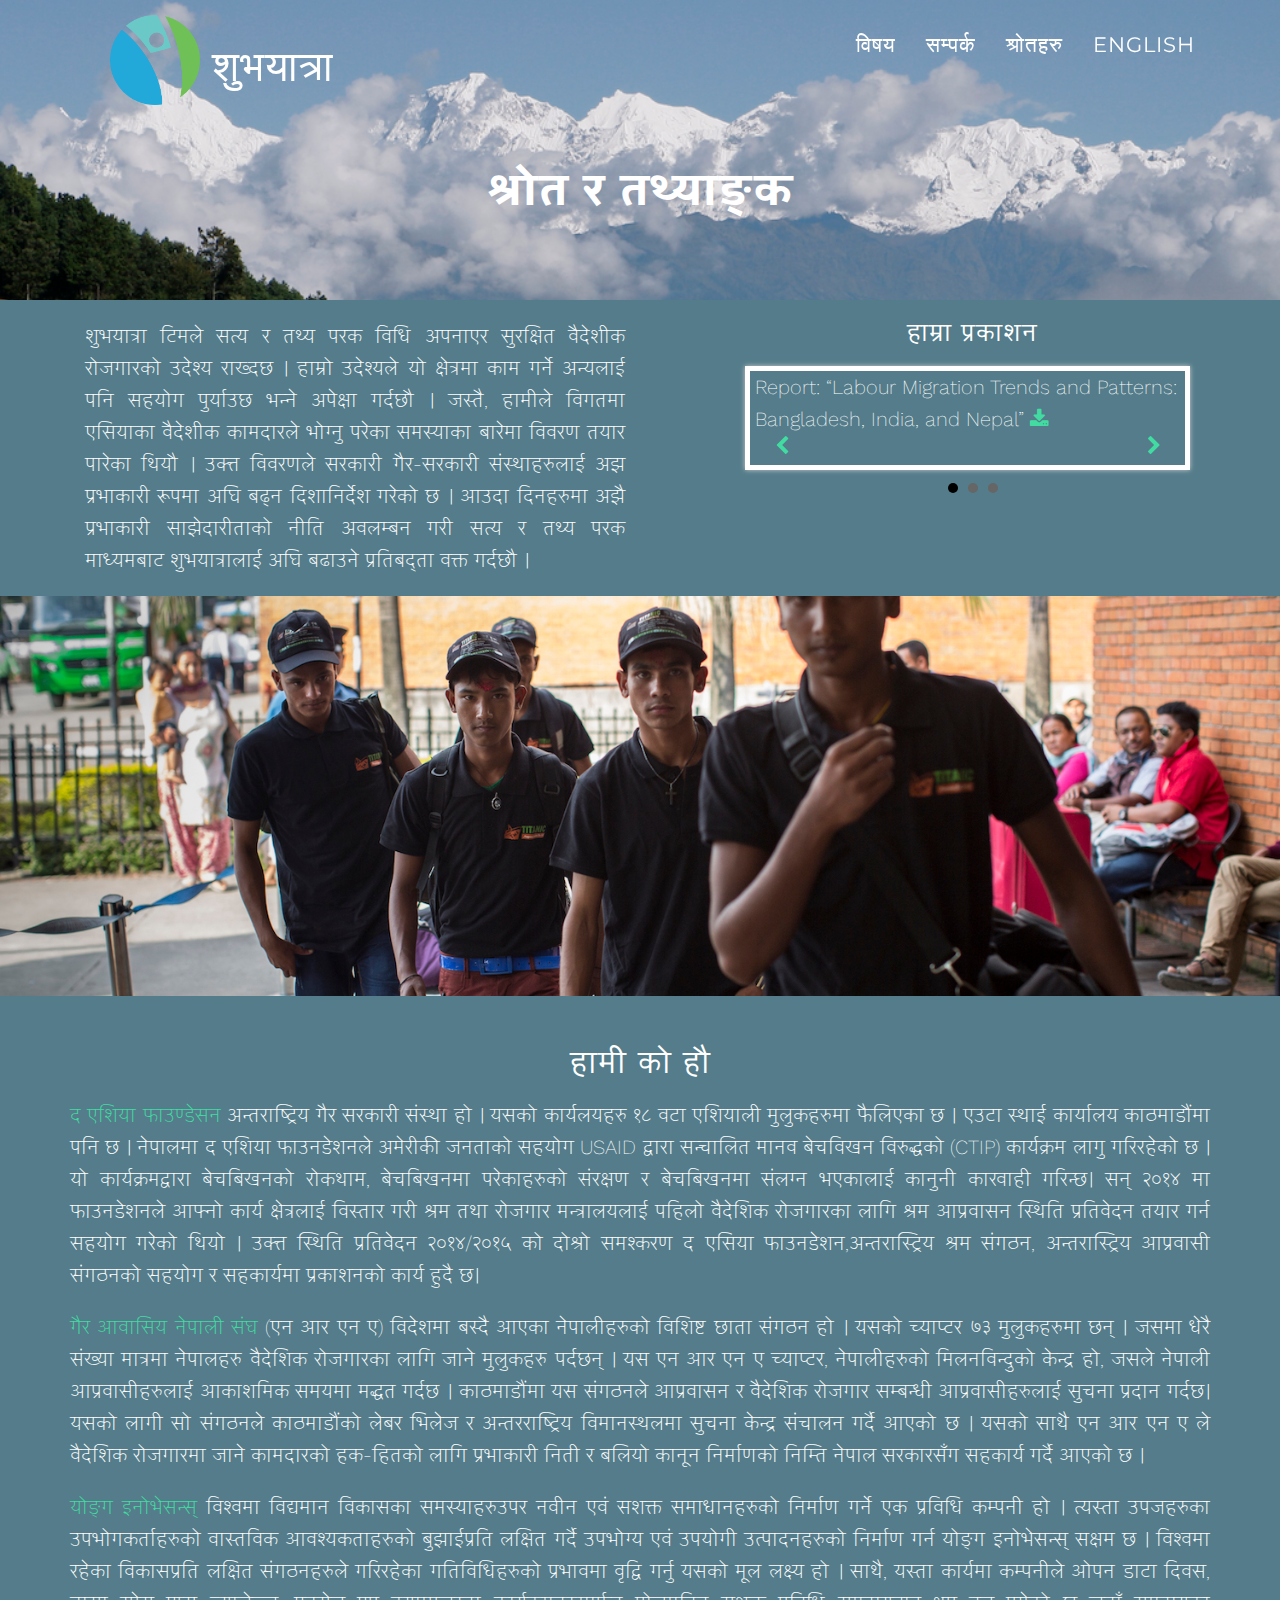
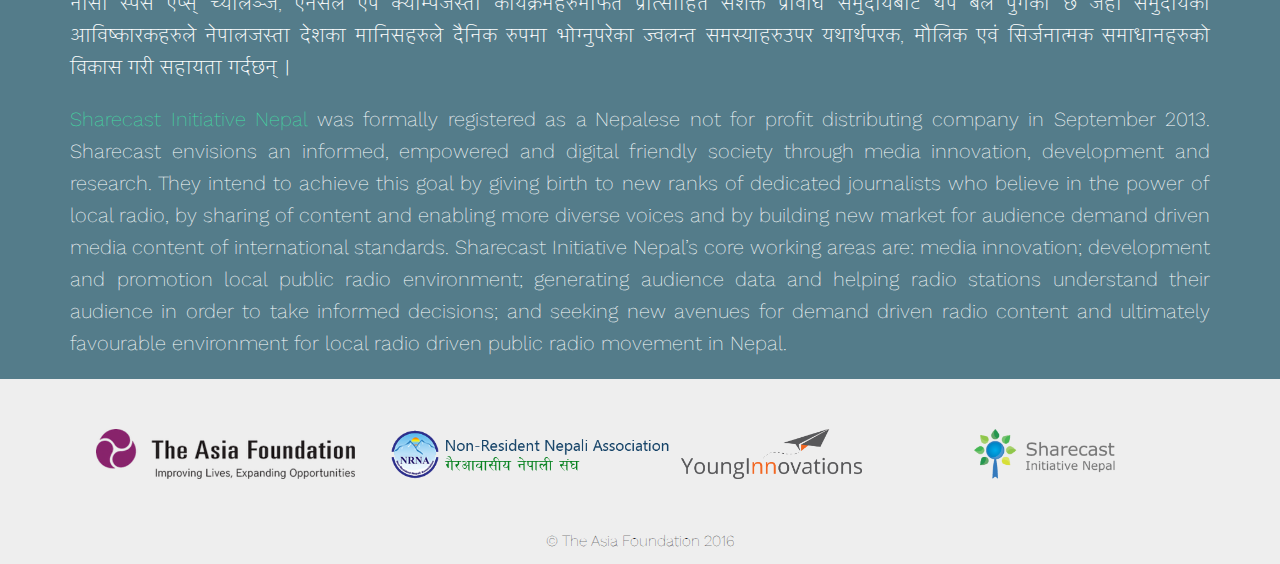
==== commit 9ba4900a: "add sharecast info in English" ====
--- a/more-info.html
+++ b/more-info.html
@@ -88,7 +88,7 @@
                     <a class="translate resourcelink" href="more-info.html">Resources</a>
                   </li>
                   <li>
-                    <a class="translatebtn" href="#nepali" onclick="toNepali()">नेपाली</a>
+                    <a class="page-scroll translatebtn" href="#nepali" onclick="toNepali()">नेपाली</a>
                   </li>
               </ul>
           </div>
@@ -158,6 +158,9 @@
           <div class="col-lg-12 col-xs-12">
             <p class="translate" key="yi"><a href="http://younginnovations.com.np/">YoungInnovations</a> is a Nepali technology company that creates innovative and powerful solutions to global development problems. By focusing on understanding the real needs of end users, YoungInnovations are able to build products which will be both used and useful. Their key goal is to increase the impact of the work that global development organisations do, and this work is bolstered by the strong tech community they have fostered through events such as Open Data Day, NASA's Space Apps Challenge and Ncell App Camp, where they support young innovators to generate real, original and creative solutions to the kinds of pressing problems faced by people every day in countries like Nepal.</p>
           </div>
+          <div class="col-lg-12 col-xs-12">
+            <p class="" key="sharecast"><a href="http://www.sharecast.org.np/">Sharecast Initiative Nepal</a> was formally registered as a Nepalese not for profit distributing company in September 2013. Sharecast envisions an informed, empowered and digital friendly society through media innovation, development and research. They intend to achieve this goal by giving birth to new ranks of dedicated journalists who believe in the power of local radio, by sharing of content and enabling more diverse voices and by building new market for audience demand driven media content of international standards. Sharecast Initiative Nepal’s core working areas are: media innovation; development and promotion local public radio environment; generating audience data and helping radio stations understand their audience in order to take informed decisions; and seeking new avenues for demand driven radio content and ultimately favourable environment for local radio driven public radio movement in Nepal.</p>
+          </div>
       </div>
     </div>
   </div>
@@ -166,14 +169,17 @@
     <footer>
       <div class="container">
         <div class="row">
-          <div class="col-lg-4 col-xs-4">
+          <div class="col-lg-3 col-xs-6">
             <a href="http://asiafoundation.org"><img class="about-us-logo" src="img/TAFlogo.png"></img></a>
           </div>
-          <div class="col-lg-4 col-xs-4">
+          <div class="col-lg-3 col-xs-6">
             <a href="http://nrna.org.np"><img class="about-us-logo" src="img/NRNAlogo.png"></img></a>
           </div>
-          <div class="col-lg-4 col-xs-4">
+          <div class="col-lg-3 col-xs-6">
             <a href="http://younginnovations.com.np"><img class="about-us-logo" src="img/YI_Logo.png"></img></a>
+          </div>
+          <div class="col-lg-3 col-xs-6">
+            <a href="http://www.sharecast.org.np/"><img class="about-us-logo" src="img/sharecast_logo.png"></img></a>
           </div>
         </div>
       </div>
